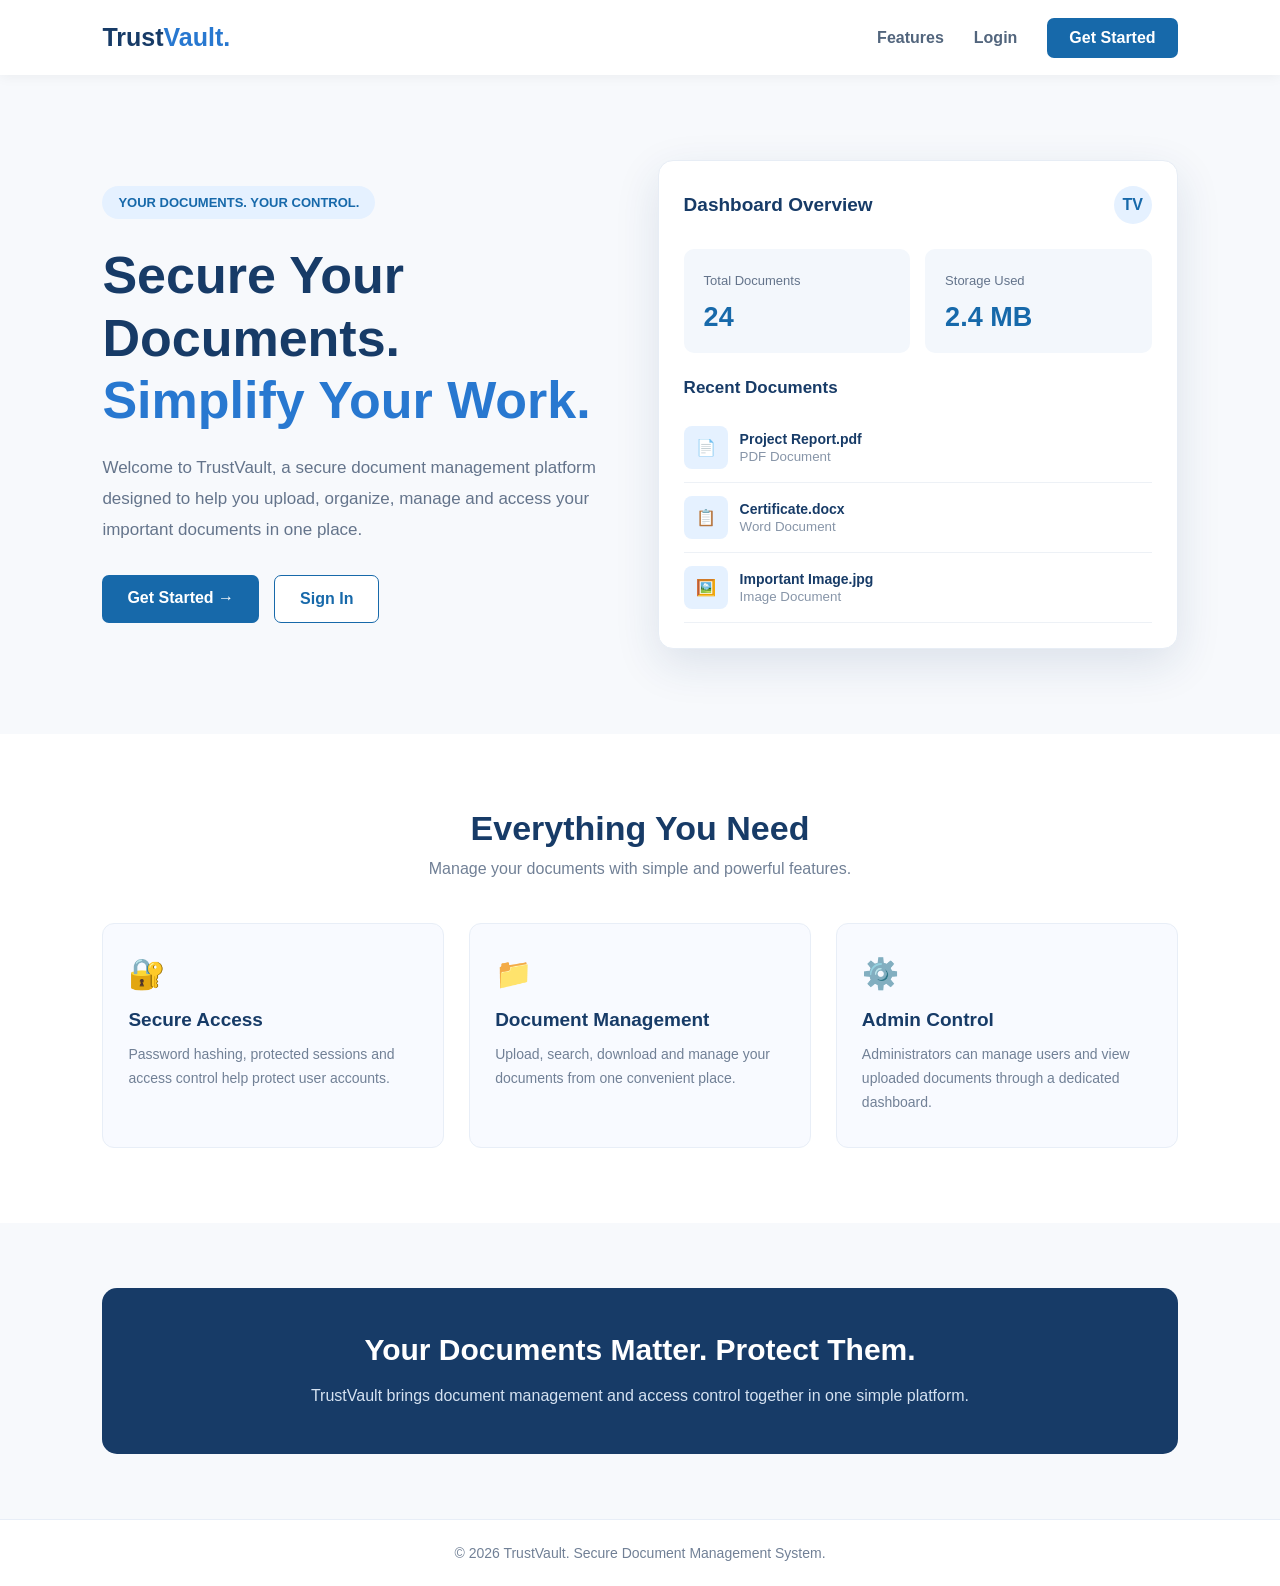
==== templates/index.html @ c01ee3dd "Build TrustVault document management system with security tests" ====
<!DOCTYPE html>
<html lang="en">
<head>
    <meta charset="UTF-8">
    <meta name="viewport" content="width=device-width, initial-scale=1.0">

    <title>TrustVault | Secure Document Management</title>

    <style>
        * {
            margin: 0;
            padding: 0;
            box-sizing: border-box;
        }

        body {
            font-family: 'Segoe UI', Arial, sans-serif;
            background: #f7f9fc;
            color: #173b67;
        }

        /* Navigation */

        nav {
            height: 75px;
            display: flex;
            align-items: center;
            justify-content: space-between;
            padding: 0 8%;
            background: white;
            box-shadow: 0 2px 12px rgba(0,0,0,0.05);
        }

        .logo {
            font-size: 25px;
            font-weight: 800;
            color: #173b67;
        }

        .logo span {
            color: #2878d0;
        }

        .nav-links {
            display: flex;
            align-items: center;
            gap: 30px;
        }

        .nav-links a {
            text-decoration: none;
            color: #52657d;
            font-weight: 600;
        }

        .nav-links a:hover {
            color: #2878d0;
        }

        .nav-button {
            background: #1769aa;
            color: white !important;
            padding: 11px 22px;
            border-radius: 7px;
        }

        /* Hero Section */

        .hero {
            display: flex;
            align-items: center;
            justify-content: space-between;
            gap: 50px;
            padding: 85px 8%;
            min-height: 560px;
        }

        .hero-content {
            flex: 1;
        }

        .tag {
            display: inline-block;
            background: #e5f1ff;
            color: #1769aa;
            padding: 9px 16px;
            border-radius: 30px;
            font-size: 13px;
            font-weight: 700;
            margin-bottom: 25px;
        }

        .hero h1 {
            font-size: 52px;
            line-height: 1.2;
            color: #173b67;
            margin-bottom: 22px;
        }

        .hero h1 span {
            color: #2878d0;
        }

        .hero p {
            font-size: 17px;
            line-height: 1.8;
            color: #64748b;
            max-width: 510px;
            margin-bottom: 30px;
        }

        .buttons {
            display: flex;
            gap: 15px;
            flex-wrap: wrap;
        }

        .primary-btn, .secondary-btn {
            padding: 14px 25px;
            border-radius: 7px;
            text-decoration: none;
            font-weight: 700;
            display: inline-block;
        }

        .primary-btn {
            background: #1769aa;
            color: white;
        }

        .primary-btn:hover {
            background: #12548c;
        }

        .secondary-btn {
            background: white;
            color: #1769aa;
            border: 1px solid #1769aa;
        }

        /* Dashboard Preview */

        .preview {
            flex: 1;
            max-width: 520px;
            background: white;
            padding: 25px;
            border-radius: 15px;
            box-shadow: 0 15px 45px rgba(23,59,103,0.12);
            border: 1px solid #e7edf5;
        }

        .preview-header {
            display: flex;
            justify-content: space-between;
            align-items: center;
            margin-bottom: 25px;
        }

        .preview-header h3 {
            font-size: 19px;
        }

        .profile {
            background: #e5f1ff;
            color: #1769aa;
            width: 38px;
            height: 38px;
            border-radius: 50%;
            display: grid;
            place-items: center;
            font-weight: bold;
        }

        .stats {
            display: grid;
            grid-template-columns: repeat(2, 1fr);
            gap: 15px;
            margin-bottom: 25px;
        }

        .stat-card {
            padding: 20px;
            background: #f3f7fc;
            border-radius: 10px;
        }

        .stat-card p {
            font-size: 13px;
            color: #64748b;
            margin-bottom: 10px;
        }

        .stat-card h2 {
            font-size: 27px;
            color: #1769aa;
        }

        .recent h3 {
            font-size: 17px;
            margin-bottom: 15px;
        }

        .document {
            display: flex;
            align-items: center;
            gap: 12px;
            padding: 13px 0;
            border-bottom: 1px solid #edf1f6;
        }

        .file-icon {
            background: #e5f1ff;
            padding: 12px;
            border-radius: 8px;
        }

        .document strong {
            display: block;
            font-size: 14px;
        }

        .document small {
            color: #8795a8;
        }

        /* Features */

        .features {
            padding: 75px 8%;
            background: white;
            text-align: center;
        }

        .section-title {
            font-size: 34px;
            margin-bottom: 12px;
        }

        .section-description {
            color: #718096;
            margin-bottom: 45px;
        }

        .feature-grid {
            display: grid;
            grid-template-columns: repeat(3, 1fr);
            gap: 25px;
        }

        .feature-card {
            padding: 32px 25px;
            background: #f8faff;
            border: 1px solid #e8eef7;
            border-radius: 12px;
            text-align: left;
            transition: 0.3s;
        }

        .feature-card:hover {
            transform: translateY(-5px);
            box-shadow: 0 10px 25px rgba(23,59,103,0.08);
        }

        .feature-icon {
            font-size: 30px;
            margin-bottom: 18px;
        }

        .feature-card h3 {
            margin-bottom: 12px;
            font-size: 19px;
        }

        .feature-card p {
            color: #718096;
            line-height: 1.7;
            font-size: 14px;
        }

        /* Security Section */

        .security {
            margin: 65px 8%;
            padding: 45px;
            background: #173b67;
            border-radius: 15px;
            color: white;
            text-align: center;
        }

        .security h2 {
            font-size: 30px;
            margin-bottom: 15px;
        }

        .security p {
            color: #d5e2f1;
            line-height: 1.7;
        }

        /* Footer */

        footer {
            background: white;
            padding: 25px;
            text-align: center;
            color: #718096;
            border-top: 1px solid #e8eef7;
            font-size: 14px;
        }

        /* Mobile Responsive */

        @media (max-width: 850px) {
            .hero {
                flex-direction: column;
                padding: 60px 6%;
            }

            .hero h1 {
                font-size: 40px;
            }

            .preview {
                width: 100%;
            }

            .feature-grid {
                grid-template-columns: 1fr;
            }

            nav {
                padding: 0 5%;
            }
        }

        @media (max-width: 500px) {
            .nav-links {
                gap: 12px;
            }

            .nav-links a {
                font-size: 13px;
            }

            .nav-button {
                padding: 9px 12px;
            }

            .hero h1 {
                font-size: 34px;
            }

            .security {
                margin: 35px 5%;
                padding: 30px 20px;
            }
        }
    </style>
</head>

<body>

    <!-- Navigation -->
    <nav>
        <div class="logo">Trust<span>Vault.</span></div>

        <div class="nav-links">
            <a href="#features">Features</a>
            <a href="/login">Login</a>
            <a href="/register" class="nav-button">Get Started</a>
        </div>
    </nav>

    <!-- Hero Section -->
    <section class="hero">

        <div class="hero-content">

            <div class="tag">YOUR DOCUMENTS. YOUR CONTROL.</div>

            <h1>
                Secure Your Documents.
                <span>Simplify Your Work.</span>
            </h1>

            <p>
                Welcome to TrustVault, a secure document management
                platform designed to help you upload, organize,
                manage and access your important documents in one place.
            </p>

            <div class="buttons">
                <a href="/register" class="primary-btn">
                    Get Started →
                </a>

                <a href="/login" class="secondary-btn">
                    Sign In
                </a>
            </div>

        </div>

        <!-- Dashboard Preview -->
        <div class="preview">

            <div class="preview-header">
                <h3>Dashboard Overview</h3>
                <div class="profile">TV</div>
            </div>

            <div class="stats">

                <div class="stat-card">
                    <p>Total Documents</p>
                    <h2>24</h2>
                </div>

                <div class="stat-card">
                    <p>Storage Used</p>
                    <h2>2.4 MB</h2>
                </div>

            </div>

            <div class="recent">

                <h3>Recent Documents</h3>

                <div class="document">
                    <div class="file-icon">📄</div>
                    <div>
                        <strong>Project Report.pdf</strong>
                        <small>PDF Document</small>
                    </div>
                </div>

                <div class="document">
                    <div class="file-icon">📋</div>
                    <div>
                        <strong>Certificate.docx</strong>
                        <small>Word Document</small>
                    </div>
                </div>

                <div class="document">
                    <div class="file-icon">🖼️</div>
                    <div>
                        <strong>Important Image.jpg</strong>
                        <small>Image Document</small>
                    </div>
                </div>

            </div>

        </div>

    </section>

    <!-- Features Section -->
    <section class="features" id="features">

        <h2 class="section-title">Everything You Need</h2>

        <p class="section-description">
            Manage your documents with simple and powerful features.
        </p>

        <div class="feature-grid">

            <div class="feature-card">
                <div class="feature-icon">🔐</div>
                <h3>Secure Access</h3>
                <p>
                    Password hashing, protected sessions and
                    access control help protect user accounts.
                </p>
            </div>

            <div class="feature-card">
                <div class="feature-icon">📁</div>
                <h3>Document Management</h3>
                <p>
                    Upload, search, download and manage your
                    documents from one convenient place.
                </p>
            </div>

            <div class="feature-card">
                <div class="feature-icon">⚙️</div>
                <h3>Admin Control</h3>
                <p>
                    Administrators can manage users and view
                    uploaded documents through a dedicated dashboard.
                </p>
            </div>

        </div>

    </section>

    <!-- Security Section -->
    <section class="security">

        <h2>Your Documents Matter. Protect Them.</h2>

        <p>
            TrustVault brings document management and access control
            together in one simple platform.
        </p>

    </section>

    <!-- Footer -->
    <footer>
        © 2026 TrustVault. Secure Document Management System.
    </footer>

</body>
</html>
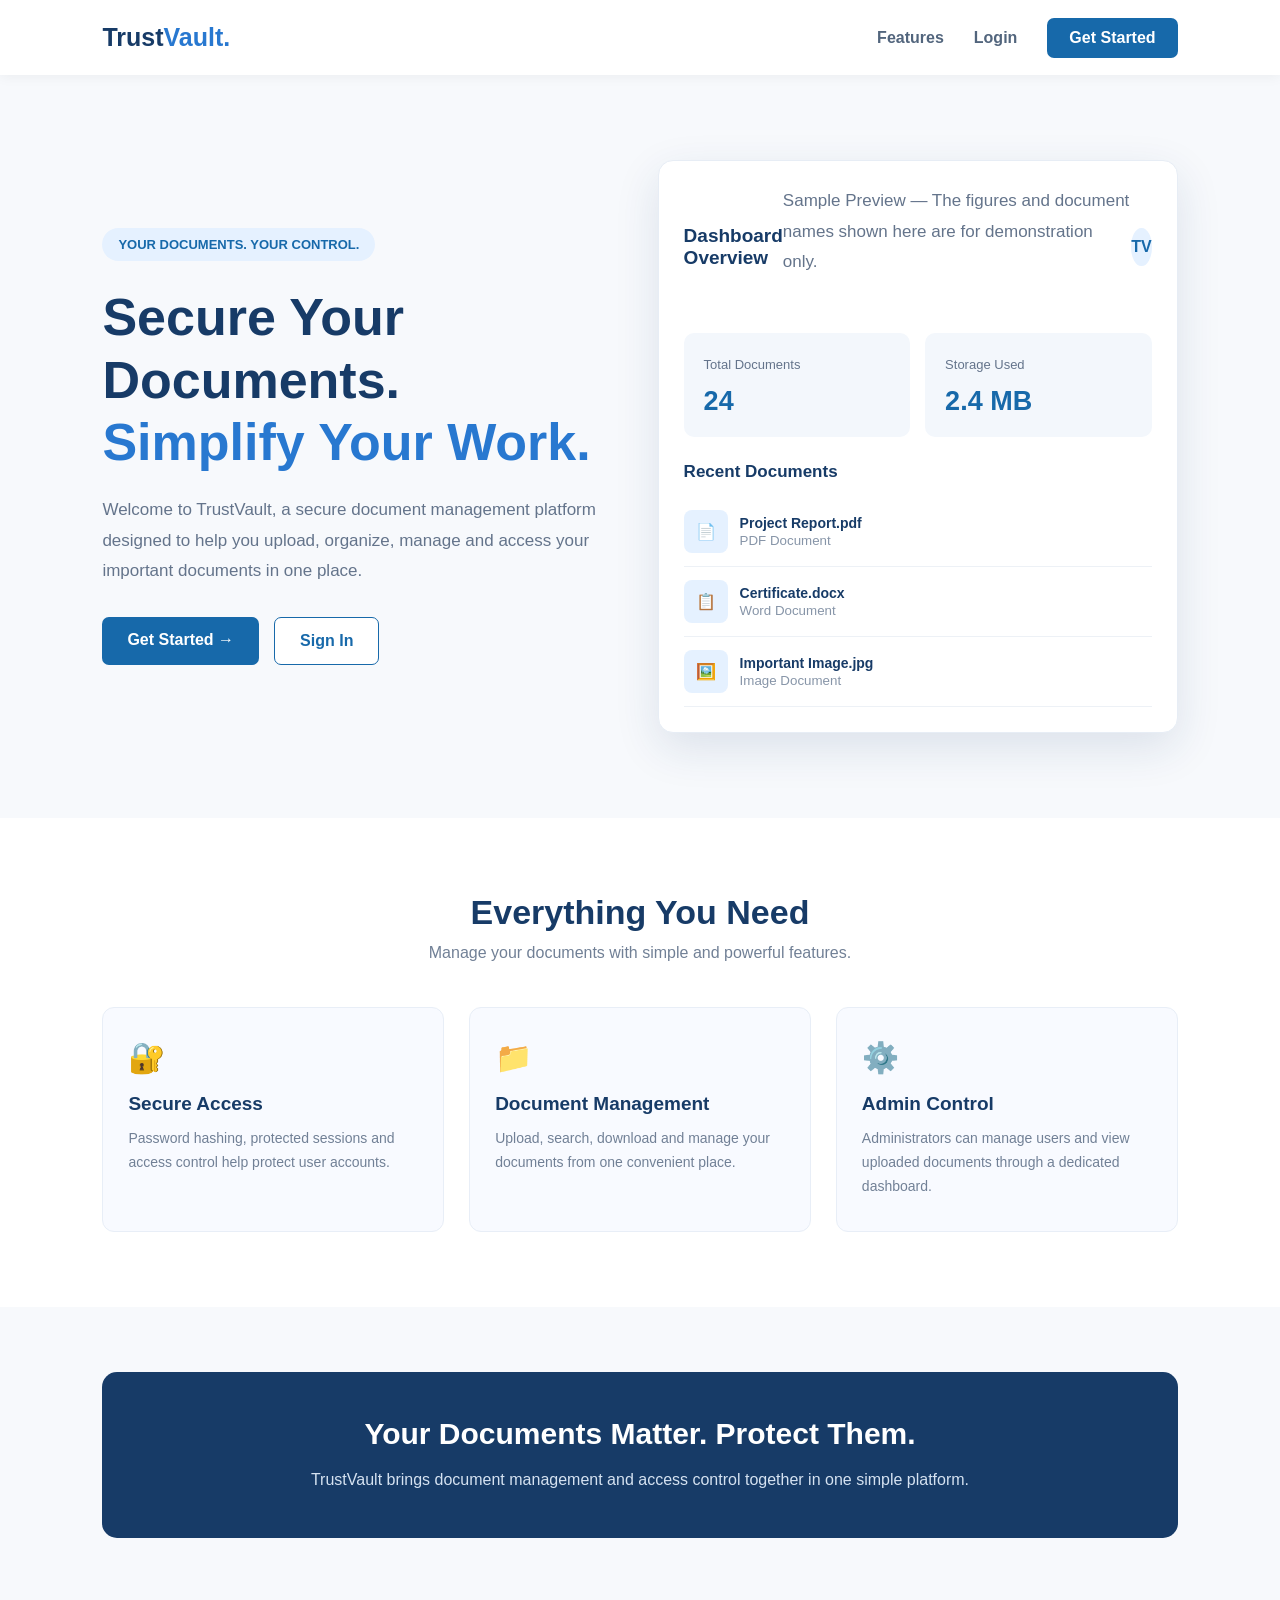
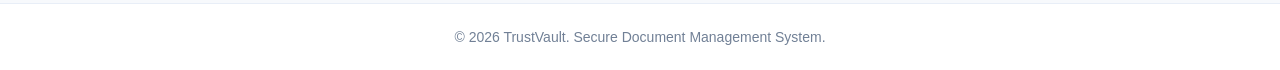
==== commit fe9e07fc: "Clarify homepage sample preview" ====
--- a/templates/index.html
+++ b/templates/index.html
@@ -359,6 +359,7 @@
             }
         }
     </style>
+    <meta name="google-site-verification" content="CCfZ5K4HIS6Ab54JZW59uC5YX-vz362wtiF1L8yb2_s" />
 </head>
 
 <body>
@@ -409,6 +410,7 @@
 
             <div class="preview-header">
                 <h3>Dashboard Overview</h3>
+                <p>Sample Preview — The figures and document names shown here are for demonstration only.</p>
                 <div class="profile">TV</div>
             </div>
 
